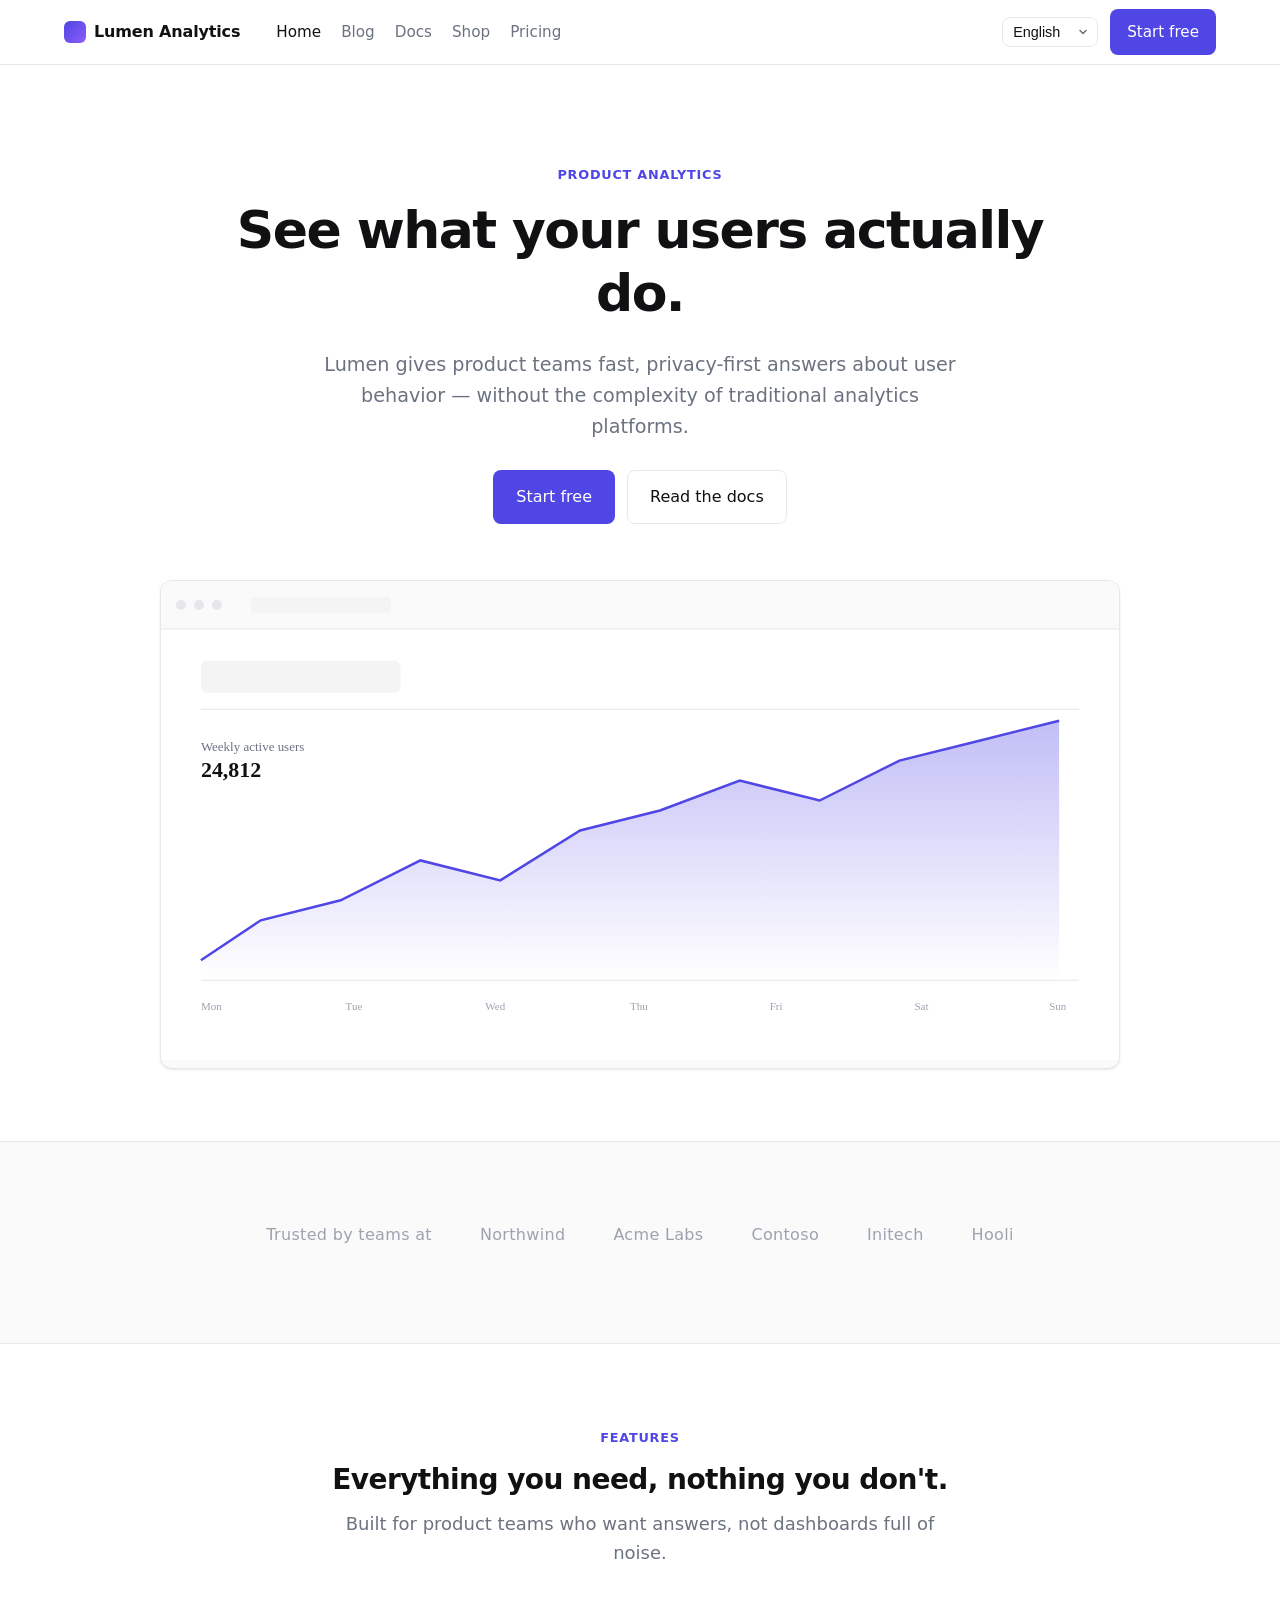
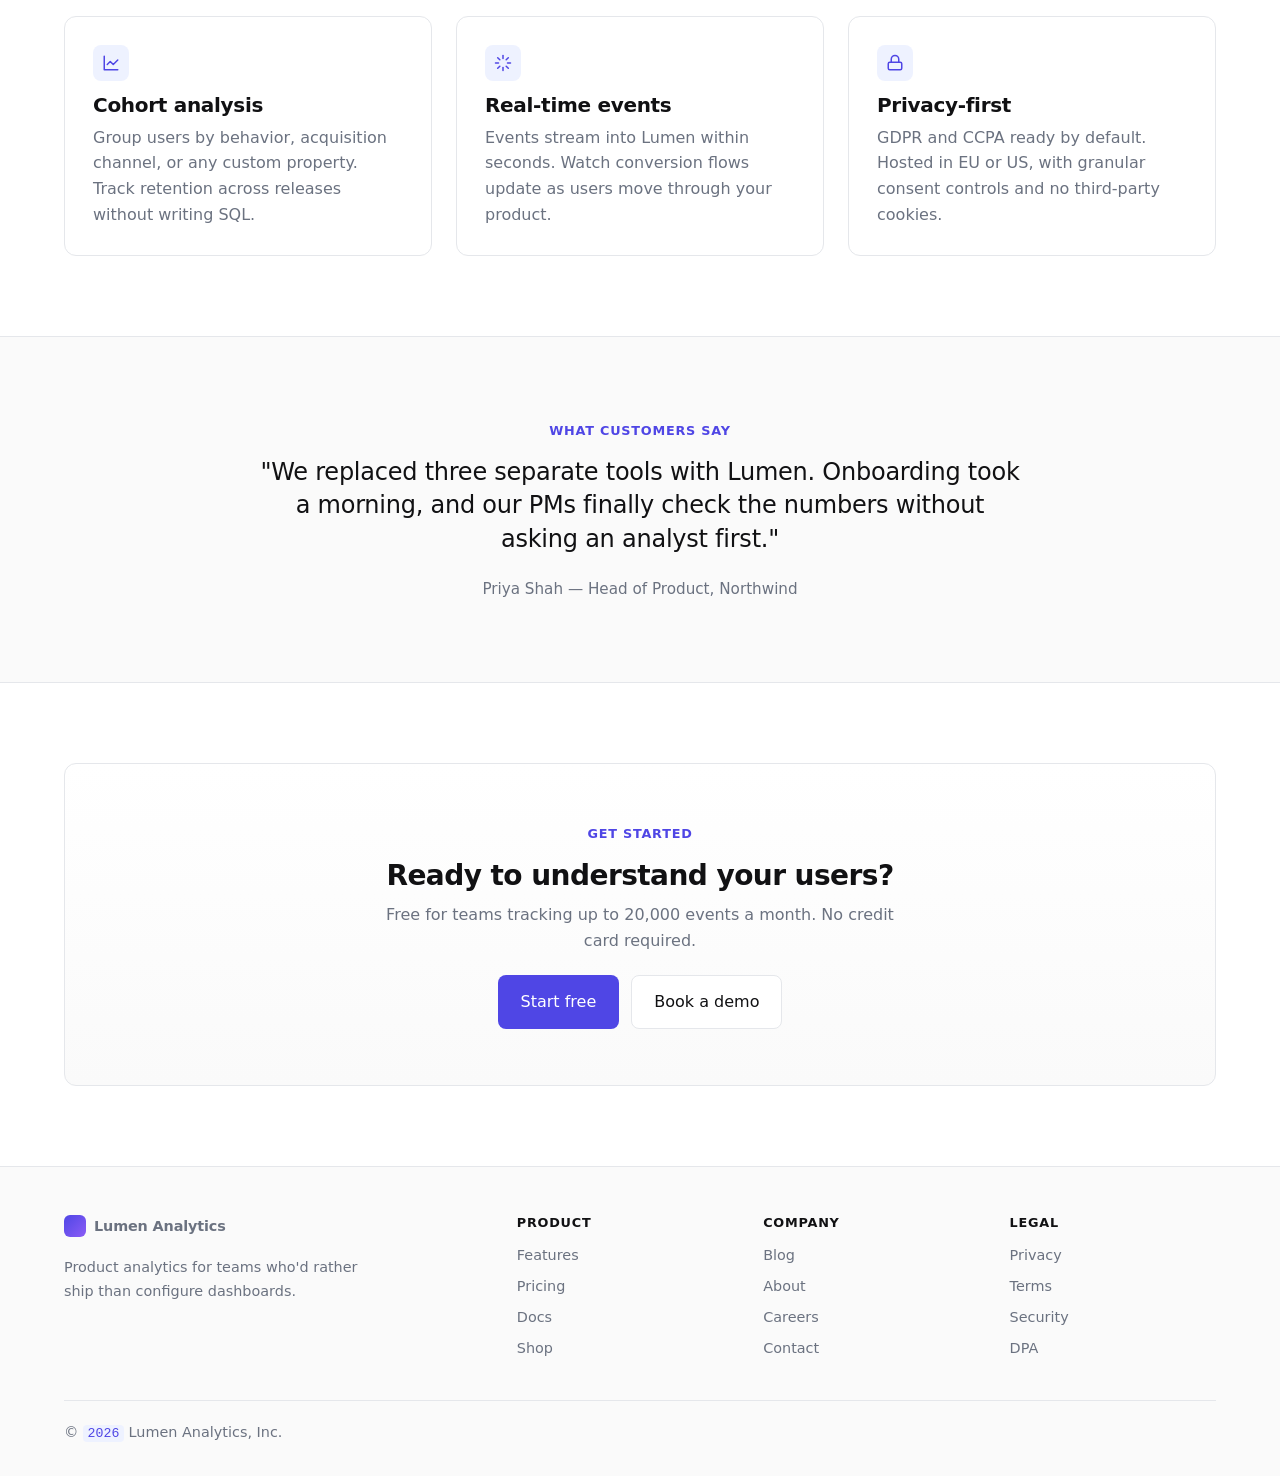
==== index.html @ fd23967f "feat: initialize project structure and integrate Transifex Live for localization" ====
<!DOCTYPE html>
<html lang="en">
<head>
  <meta charset="UTF-8">
  <meta name="viewport" content="width=device-width, initial-scale=1.0">
  <title>Lumen Analytics — Product analytics that makes sense</title>
  <meta name="description" content="Lumen Analytics helps product teams understand user behavior with privacy-first event tracking, cohort analysis, and real-time dashboards.">
  <link rel="preconnect" href="https://rsms.me/">
  <link rel="stylesheet" href="https://rsms.me/inter/inter.css">
  <link rel="stylesheet" href="assets/styles.css">

  <script type="text/javascript">
    window.liveSettings = {
      api_key: "YOUR_API_KEY_HERE",
      picker: "#tx-live-lang-picker",
      autocollect: true,
      dynamic: true,
      translate_urls: true
    };
  </script>
  <script type="text/javascript" src="//cdn.transifex.com/live.js"></script>
</head>
<body>
  <header class="nav">
    <div class="container nav-inner">
      <a href="index.html" class="brand"><span class="brand-mark notranslate" aria-hidden="true"></span><span class="notranslate">Lumen Analytics</span></a>
      <button class="nav-toggle" aria-label="Open menu" aria-expanded="false"><span></span></button>
      <nav class="nav-links">
        <a href="index.html" class="active">Home</a>
        <a href="blog/index.html">Blog</a>
        <a href="docs/index.html">Docs</a>
        <a href="shop/index.html">Shop</a>
        <a href="#pricing">Pricing</a>
      </nav>
      <span class="nav-spacer"></span>
      <div class="nav-right">
        <select id="tx-live-lang-picker" class="picker notranslate" aria-label="Language">
          <option value="en">English</option>
          <option value="es">Español</option>
          <option value="fr">Français</option>
          <option value="de">Deutsch</option>
          <option value="ja">日本語</option>
        </select>
        <a href="#" class="btn btn-primary">Start free</a>
      </div>
    </div>
  </header>

  <main>
    <section class="hero">
      <div class="container">
        <span class="eyebrow">Product analytics</span>
        <h1>See what your users actually do.</h1>
        <p class="lede">Lumen gives product teams fast, privacy-first answers about user behavior — without the complexity of traditional analytics platforms.</p>
        <div class="hero-cta">
          <a href="#" class="btn btn-primary btn-lg">Start free</a>
          <a href="docs/index.html" class="btn btn-ghost btn-lg">Read the docs</a>
        </div>

        <div class="hero-visual" tx-attrs="aria-label" aria-label="Lumen dashboard showing weekly active users, retention, and top events">
          <svg viewBox="0 0 960 480" xmlns="http://www.w3.org/2000/svg" role="img" aria-hidden="true">
            <defs>
              <linearGradient id="g1" x1="0" y1="0" x2="0" y2="1">
                <stop offset="0%" stop-color="#4F46E5" stop-opacity="0.35"/>
                <stop offset="100%" stop-color="#4F46E5" stop-opacity="0"/>
              </linearGradient>
            </defs>
            <rect x="0" y="0" width="960" height="480" fill="#ffffff"/>
            <rect x="0" y="0" width="960" height="48" fill="#fafafa"/>
            <line x1="0" y1="48" x2="960" y2="48" stroke="#e5e7eb"/>
            <circle cx="20" cy="24" r="5" fill="#e5e7eb"/>
            <circle cx="38" cy="24" r="5" fill="#e5e7eb"/>
            <circle cx="56" cy="24" r="5" fill="#e5e7eb"/>
            <rect x="90" y="16" width="140" height="16" rx="3" fill="#f4f4f5"/>
            <rect x="40" y="80" width="200" height="32" rx="6" fill="#f4f4f5"/>
            <rect x="40" y="128" width="880" height="1" fill="#e5e7eb"/>
            <text x="40" y="170" font-family="Inter" font-size="13" fill="#6b7280">Weekly active users</text>
            <text x="40" y="196" font-family="Inter" font-size="22" font-weight="600" fill="#111113">24,812</text>
            <path d="M40,380 L100,340 L180,320 L260,280 L340,300 L420,250 L500,230 L580,200 L660,220 L740,180 L820,160 L900,140" fill="none" stroke="#4F46E5" stroke-width="2.5"/>
            <path d="M40,380 L100,340 L180,320 L260,280 L340,300 L420,250 L500,230 L580,200 L660,220 L740,180 L820,160 L900,140 L900,400 L40,400 Z" fill="url(#g1)"/>
            <line x1="40" y1="400" x2="920" y2="400" stroke="#e5e7eb"/>
            <g font-family="Inter" font-size="11" fill="#9ca3af">
              <text x="40" y="430">Mon</text>
              <text x="185" y="430">Tue</text>
              <text x="325" y="430">Wed</text>
              <text x="470" y="430">Thu</text>
              <text x="610" y="430">Fri</text>
              <text x="755" y="430">Sat</text>
              <text x="890" y="430">Sun</text>
            </g>
          </svg>
        </div>
      </div>
    </section>

    <section class="section section-muted">
      <div class="container">
        <p class="logos" aria-label="Trusted by">
          <span>Trusted by teams at</span>
          <span class="notranslate">Northwind</span>
          <span class="notranslate">Acme Labs</span>
          <span class="notranslate">Contoso</span>
          <span class="notranslate">Initech</span>
          <span class="notranslate">Hooli</span>
        </p>
      </div>
    </section>

    <section class="section" id="features">
      <div class="container">
        <div style="text-align:center; margin-bottom: 48px;">
          <span class="eyebrow">Features</span>
          <h2>Everything you need, nothing you don't.</h2>
          <p class="lede" style="margin: 10px auto 0;">Built for product teams who want answers, not dashboards full of noise.</p>
        </div>
        <div class="grid grid-3">
          <div class="card">
            <div class="card-icon" aria-hidden="true">
              <svg width="18" height="18" viewBox="0 0 24 24" fill="none" stroke="currentColor" stroke-width="2" stroke-linecap="round" stroke-linejoin="round"><path d="M3 3v18h18"/><path d="M7 14l4-4 4 4 6-6"/></svg>
            </div>
            <h3>Cohort analysis</h3>
            <p>Group users by behavior, acquisition channel, or any custom property. Track retention across releases without writing SQL.</p>
          </div>
          <div class="card">
            <div class="card-icon" aria-hidden="true">
              <svg width="18" height="18" viewBox="0 0 24 24" fill="none" stroke="currentColor" stroke-width="2" stroke-linecap="round" stroke-linejoin="round"><path d="M12 2v4"/><path d="M12 18v4"/><path d="M4.93 4.93l2.83 2.83"/><path d="M16.24 16.24l2.83 2.83"/><path d="M2 12h4"/><path d="M18 12h4"/><path d="M4.93 19.07l2.83-2.83"/><path d="M16.24 7.76l2.83-2.83"/></svg>
            </div>
            <h3>Real-time events</h3>
            <p>Events stream into Lumen within seconds. Watch conversion flows update as users move through your product.</p>
          </div>
          <div class="card">
            <div class="card-icon" aria-hidden="true">
              <svg width="18" height="18" viewBox="0 0 24 24" fill="none" stroke="currentColor" stroke-width="2" stroke-linecap="round" stroke-linejoin="round"><rect x="3" y="11" width="18" height="10" rx="2"/><path d="M7 11V7a5 5 0 0110 0v4"/></svg>
            </div>
            <h3>Privacy-first</h3>
            <p>GDPR and CCPA ready by default. Hosted in EU or US, with granular consent controls and no third-party cookies.</p>
          </div>
        </div>
      </div>
    </section>

    <section class="section section-muted">
      <div class="container">
        <div class="testimonial">
          <span class="eyebrow">What customers say</span>
          <blockquote>"We replaced three separate tools with Lumen. Onboarding took a morning, and our PMs finally check the numbers without asking an analyst first."</blockquote>
          <cite><span class="notranslate">Priya Shah</span> — Head of Product, <span class="notranslate">Northwind</span></cite>
        </div>
      </div>
    </section>

    <section class="section" tx-tags="marketing">
      <div class="container">
        <div class="cta-banner">
          <span class="eyebrow">Get started</span>
          <h2>Ready to understand your users?</h2>
          <p>Free for teams tracking up to 20,000 events a month. No credit card required.</p>
          <div class="hero-cta">
            <a href="#" class="btn btn-primary btn-lg">Start free</a>
            <a href="#" class="btn btn-ghost btn-lg">Book a demo</a>
          </div>
        </div>
      </div>
    </section>
  </main>

  <footer class="footer">
    <div class="container">
      <div class="footer-grid">
        <div>
          <a href="index.html" class="brand"><span class="brand-mark notranslate" aria-hidden="true"></span><span class="notranslate">Lumen Analytics</span></a>
          <p style="margin-top: 12px; max-width: 320px;">Product analytics for teams who'd rather ship than configure dashboards.</p>
        </div>
        <div>
          <h4>Product</h4>
          <ul>
            <li><a href="#features">Features</a></li>
            <li><a href="#pricing">Pricing</a></li>
            <li><a href="docs/index.html">Docs</a></li>
            <li><a href="shop/index.html">Shop</a></li>
          </ul>
        </div>
        <div>
          <h4>Company</h4>
          <ul>
            <li><a href="blog/index.html">Blog</a></li>
            <li><a href="#">About</a></li>
            <li><a href="#">Careers</a></li>
            <li><a href="#">Contact</a></li>
          </ul>
        </div>
        <div>
          <h4>Legal</h4>
          <ul>
            <li><a href="#">Privacy</a></li>
            <li><a href="#">Terms</a></li>
            <li><a href="#">Security</a></li>
            <li><a href="#">DPA</a></li>
          </ul>
        </div>
      </div>
      <div class="footer-bottom">
        <span>&copy; <var>2026</var> <span class="notranslate">Lumen Analytics, Inc.</span></span>
      </div>
    </div>
  </footer>

  <div id="tx-badge" class="tx-badge notranslate" role="status" aria-live="polite"></div>
  <script src="assets/main.js"></script>
</body>
</html>
---- assets/styles.css ----
:root {
  --bg: #ffffff;
  --surface: #fafafa;
  --surface-2: #f4f4f5;
  --border: #e5e7eb;
  --border-strong: #d1d5db;
  --text: #111113;
  --text-muted: #6b7280;
  --text-subtle: #9ca3af;
  --accent: #4F46E5;
  --accent-hover: #4338CA;
  --accent-soft: #eef2ff;
  --success: #10b981;
  --radius: 8px;
  --radius-lg: 12px;
  --max: 1200px;
  --prose: 720px;
  --shadow-sm: 0 1px 2px rgba(17,17,19,0.04);
  --shadow: 0 1px 3px rgba(17,17,19,0.06), 0 1px 2px rgba(17,17,19,0.04);
}

* { box-sizing: border-box; }

html { scroll-behavior: smooth; }

body {
  margin: 0;
  font-family: "Inter", system-ui, -apple-system, "Segoe UI", Roboto, sans-serif;
  font-size: 16px;
  line-height: 1.6;
  color: var(--text);
  background: var(--bg);
  -webkit-font-smoothing: antialiased;
  text-rendering: optimizeLegibility;
}

a {
  color: var(--accent);
  text-decoration: none;
}
a:hover { color: var(--accent-hover); text-decoration: underline; }

h1, h2, h3, h4 {
  margin: 0 0 0.5em;
  color: var(--text);
  line-height: 1.2;
  letter-spacing: -0.015em;
  font-weight: 600;
}
h1 { font-size: 2.5rem; letter-spacing: -0.03em; }
h2 { font-size: 1.75rem; letter-spacing: -0.02em; }
h3 { font-size: 1.25rem; }
h4 { font-size: 1rem; }
p { margin: 0 0 1em; }

img { max-width: 100%; display: block; }

code, pre, var {
  font-family: ui-monospace, "SF Mono", "Cascadia Mono", "Menlo", Consolas, monospace;
  font-size: 0.92em;
  font-style: normal;
}
code {
  background: var(--surface-2);
  border: 1px solid var(--border);
  border-radius: 4px;
  padding: 0.08em 0.4em;
}
pre {
  background: #0f1115;
  color: #e6e8eb;
  border-radius: var(--radius);
  padding: 1rem 1.125rem;
  overflow-x: auto;
  line-height: 1.55;
  margin: 1.25rem 0;
}
pre code {
  background: transparent;
  border: 0;
  padding: 0;
  color: inherit;
  font-size: 0.9em;
}
var {
  background: var(--accent-soft);
  color: var(--accent);
  border-radius: 4px;
  padding: 0.08em 0.35em;
}

/* ---------- Layout ---------- */
.container {
  max-width: var(--max);
  margin: 0 auto;
  padding: 0 24px;
}

.prose {
  max-width: var(--prose);
  margin: 0 auto;
}
.prose h2 { margin-top: 2.25rem; }
.prose h3 { margin-top: 1.75rem; }
.prose ul, .prose ol { padding-left: 1.25rem; }
.prose li { margin-bottom: 0.35rem; }
.prose blockquote {
  margin: 1.5rem 0;
  padding: 0.25rem 1rem;
  border-left: 3px solid var(--accent);
  color: var(--text-muted);
  font-style: italic;
}

/* ---------- Nav ---------- */
.nav {
  position: sticky;
  top: 0;
  z-index: 50;
  background: rgba(255,255,255,0.85);
  backdrop-filter: saturate(180%) blur(8px);
  border-bottom: 1px solid var(--border);
}
.nav-inner {
  display: flex;
  align-items: center;
  gap: 24px;
  height: 64px;
}
.brand {
  display: inline-flex;
  align-items: center;
  gap: 8px;
  font-weight: 600;
  letter-spacing: -0.01em;
  color: var(--text);
}
.brand:hover { text-decoration: none; }
.brand-mark {
  width: 22px;
  height: 22px;
  border-radius: 6px;
  background: linear-gradient(135deg, var(--accent), #8b5cf6);
  display: inline-block;
}
.nav-links {
  display: flex;
  gap: 20px;
  margin-left: 12px;
}
.nav-links a {
  color: var(--text-muted);
  font-size: 0.95rem;
}
.nav-links a:hover,
.nav-links a.active {
  color: var(--text);
  text-decoration: none;
}
.nav-spacer { flex: 1; }
.nav-right { display: flex; align-items: center; gap: 12px; }

.picker {
  appearance: none;
  -webkit-appearance: none;
  background: var(--bg);
  border: 1px solid var(--border);
  border-radius: var(--radius);
  padding: 6px 28px 6px 10px;
  font-size: 0.9rem;
  color: var(--text);
  cursor: pointer;
  background-image: url("data:image/svg+xml;utf8,<svg xmlns='http://www.w3.org/2000/svg' width='12' height='12' viewBox='0 0 12 12'><path fill='none' stroke='%236b7280' stroke-width='1.5' stroke-linecap='round' stroke-linejoin='round' d='M3 4.5 6 7.5 9 4.5'/></svg>");
  background-repeat: no-repeat;
  background-position: right 8px center;
}
.picker:hover { border-color: var(--border-strong); }
.picker:focus-visible { outline: 2px solid var(--accent); outline-offset: 2px; }

.nav-toggle {
  display: none;
  appearance: none;
  background: transparent;
  border: 1px solid var(--border);
  border-radius: var(--radius);
  width: 36px;
  height: 36px;
  cursor: pointer;
  padding: 0;
  align-items: center;
  justify-content: center;
}
.nav-toggle span,
.nav-toggle span::before,
.nav-toggle span::after {
  content: "";
  display: block;
  width: 16px;
  height: 1.5px;
  background: var(--text);
  position: relative;
}
.nav-toggle span::before { position: absolute; top: -5px; }
.nav-toggle span::after  { position: absolute; top:  5px; }

/* ---------- Buttons ---------- */
.btn {
  display: inline-flex;
  align-items: center;
  justify-content: center;
  gap: 8px;
  padding: 10px 16px;
  border-radius: var(--radius);
  font-size: 0.95rem;
  font-weight: 500;
  border: 1px solid transparent;
  cursor: pointer;
  transition: background 120ms ease, border-color 120ms ease, color 120ms ease;
  white-space: nowrap;
}
.btn-primary {
  background: var(--accent);
  color: #fff;
}
.btn-primary:hover { background: var(--accent-hover); color: #fff; text-decoration: none; }
.btn-ghost {
  background: var(--bg);
  color: var(--text);
  border-color: var(--border);
}
.btn-ghost:hover { border-color: var(--border-strong); color: var(--text); text-decoration: none; }

.btn-lg { padding: 13px 22px; font-size: 1rem; }

/* ---------- Sections ---------- */
.section { padding: 80px 0; }
.section-tight { padding: 48px 0; }
.section-muted { background: var(--surface); border-top: 1px solid var(--border); border-bottom: 1px solid var(--border); }

.eyebrow {
  display: inline-block;
  font-size: 0.8rem;
  font-weight: 600;
  letter-spacing: 0.06em;
  text-transform: uppercase;
  color: var(--accent);
  margin-bottom: 14px;
}

.lede {
  font-size: 1.125rem;
  color: var(--text-muted);
  max-width: 640px;
}

/* ---------- Hero ---------- */
.hero {
  padding: 96px 0 72px;
  text-align: center;
}
.hero h1 {
  font-size: 3.25rem;
  max-width: 880px;
  margin-left: auto;
  margin-right: auto;
}
.hero .lede {
  margin: 0 auto 28px;
  font-size: 1.2rem;
}
.hero-cta { display: inline-flex; gap: 12px; flex-wrap: wrap; justify-content: center; }
.hero-visual {
  margin: 56px auto 0;
  max-width: 960px;
  border: 1px solid var(--border);
  border-radius: var(--radius-lg);
  background: var(--surface);
  overflow: hidden;
  box-shadow: var(--shadow);
}

/* ---------- Logo strip ---------- */
.logos {
  display: flex;
  flex-wrap: wrap;
  gap: 48px;
  justify-content: center;
  align-items: center;
  color: var(--text-subtle);
  font-weight: 500;
  letter-spacing: 0.02em;
}
.logos span { font-size: 1rem; }

/* ---------- Feature grid ---------- */
.grid {
  display: grid;
  gap: 24px;
}
.grid-3 { grid-template-columns: repeat(3, 1fr); }
.grid-2 { grid-template-columns: repeat(2, 1fr); }

.card {
  background: var(--bg);
  border: 1px solid var(--border);
  border-radius: var(--radius-lg);
  padding: 28px;
  transition: border-color 120ms ease, transform 120ms ease;
}
.card:hover { border-color: var(--border-strong); }
.card h3 { margin-top: 12px; margin-bottom: 8px; }
.card p { color: var(--text-muted); margin: 0; }
.card-icon {
  width: 36px;
  height: 36px;
  border-radius: 8px;
  background: var(--accent-soft);
  color: var(--accent);
  display: inline-flex;
  align-items: center;
  justify-content: center;
}

/* ---------- Testimonial ---------- */
.testimonial {
  max-width: 760px;
  margin: 0 auto;
  text-align: center;
}
.testimonial blockquote {
  font-size: 1.5rem;
  font-weight: 500;
  line-height: 1.4;
  letter-spacing: -0.01em;
  color: var(--text);
  border: 0;
  margin: 0 0 20px;
  padding: 0;
  font-style: normal;
}
.testimonial cite {
  font-style: normal;
  color: var(--text-muted);
  font-size: 0.95rem;
}

/* ---------- CTA banner ---------- */
.cta-banner {
  border: 1px solid var(--border);
  border-radius: var(--radius-lg);
  padding: 56px 40px;
  text-align: center;
  background: linear-gradient(180deg, #ffffff 0%, var(--surface) 100%);
}
.cta-banner h2 { margin-bottom: 10px; }
.cta-banner p { color: var(--text-muted); max-width: 520px; margin: 0 auto 22px; }

/* ---------- Footer ---------- */
.footer {
  border-top: 1px solid var(--border);
  padding: 48px 0 32px;
  background: var(--surface);
  color: var(--text-muted);
  font-size: 0.9rem;
}
.footer-grid {
  display: grid;
  grid-template-columns: 2fr 1fr 1fr 1fr;
  gap: 40px;
  margin-bottom: 32px;
}
.footer h4 {
  font-size: 0.8rem;
  text-transform: uppercase;
  letter-spacing: 0.06em;
  color: var(--text);
  margin-bottom: 14px;
}
.footer ul { list-style: none; padding: 0; margin: 0; }
.footer li { margin-bottom: 8px; }
.footer a { color: var(--text-muted); }
.footer a:hover { color: var(--text); text-decoration: none; }
.footer-bottom {
  border-top: 1px solid var(--border);
  padding-top: 20px;
  display: flex;
  justify-content: space-between;
  align-items: center;
  flex-wrap: wrap;
  gap: 12px;
}

/* ---------- Blog ---------- */
.blog-hero { padding: 72px 0 32px; }
.blog-hero h1 { max-width: 720px; }
.blog-hero .lede { max-width: 640px; }

.article-grid { display: grid; grid-template-columns: repeat(3, 1fr); gap: 28px; }

.article-card {
  border: 1px solid var(--border);
  border-radius: var(--radius-lg);
  overflow: hidden;
  background: var(--bg);
  display: flex;
  flex-direction: column;
  transition: border-color 120ms ease, transform 120ms ease;
}
.article-card:hover { border-color: var(--border-strong); transform: translateY(-2px); }
.article-card .thumb {
  aspect-ratio: 16 / 9;
  background: var(--surface-2);
  border-bottom: 1px solid var(--border);
}
.article-card .body { padding: 22px; }
.article-card .tag {
  font-size: 0.75rem;
  text-transform: uppercase;
  letter-spacing: 0.06em;
  color: var(--accent);
  font-weight: 600;
  margin-bottom: 10px;
}
.article-card h3 { font-size: 1.15rem; margin: 0 0 8px; line-height: 1.35; }
.article-card h3 a { color: var(--text); }
.article-card h3 a:hover { color: var(--accent); text-decoration: none; }
.article-card .excerpt { color: var(--text-muted); font-size: 0.95rem; margin-bottom: 14px; }
.article-card .meta {
  font-size: 0.85rem;
  color: var(--text-subtle);
  display: flex;
  gap: 8px;
  align-items: center;
}
.article-card .meta .sep { color: var(--text-subtle); }

.article {
  padding: 64px 0 96px;
}
.article header { margin-bottom: 32px; text-align: center; }
.article header .tag {
  font-size: 0.75rem;
  text-transform: uppercase;
  letter-spacing: 0.06em;
  color: var(--accent);
  font-weight: 600;
}
.article header h1 { margin: 14px 0 12px; font-size: 2.5rem; }
.article header .meta {
  color: var(--text-muted);
  font-size: 0.95rem;
  display: inline-flex;
  gap: 8px;
  align-items: center;
}
.article-body p { font-size: 1.05rem; color: #222; }

/* ---------- Docs ---------- */
.docs-layout {
  display: grid;
  grid-template-columns: 240px 1fr;
  gap: 64px;
  padding: 48px 0 96px;
  align-items: start;
}
.docs-nav {
  position: sticky;
  top: 88px;
  font-size: 0.92rem;
}
.docs-nav h4 {
  font-size: 0.78rem;
  text-transform: uppercase;
  letter-spacing: 0.06em;
  color: var(--text-subtle);
  margin: 18px 0 8px;
}
.docs-nav ul { list-style: none; padding: 0; margin: 0 0 14px; }
.docs-nav li { margin: 0; }
.docs-nav a {
  display: block;
  padding: 5px 10px;
  margin-left: -10px;
  border-radius: 6px;
  color: var(--text-muted);
}
.docs-nav a:hover { background: var(--surface-2); color: var(--text); text-decoration: none; }
.docs-nav a.active { color: var(--accent); background: var(--accent-soft); }

.docs-body h2 { margin-top: 2.5rem; padding-top: 0.5rem; }
.docs-body h2:first-child { margin-top: 0; }

.kv {
  width: 100%;
  border-collapse: collapse;
  margin: 16px 0 24px;
  font-size: 0.95rem;
}
.kv th, .kv td {
  border-bottom: 1px solid var(--border);
  padding: 10px 12px;
  text-align: left;
  vertical-align: top;
}
.kv th {
  color: var(--text-muted);
  font-weight: 500;
  background: var(--surface);
}

.callout {
  border: 1px solid var(--border);
  border-left: 3px solid var(--accent);
  border-radius: var(--radius);
  background: var(--surface);
  padding: 16px 18px;
  margin: 20px 0;
}
.callout strong { color: var(--text); }

.split {
  display: grid;
  grid-template-columns: 1fr 1fr;
  gap: 16px;
  margin: 20px 0;
}
.split .label {
  font-size: 0.78rem;
  text-transform: uppercase;
  letter-spacing: 0.06em;
  color: var(--text-subtle);
  margin-bottom: 6px;
}

/* ---------- Shop ---------- */
.shop-hero { padding: 56px 0 24px; text-align: center; }
.shop-hero h1 { font-size: 2.25rem; }
.shop-hero .lede { margin: 0 auto; }

.product-grid {
  display: grid;
  grid-template-columns: repeat(3, 1fr);
  gap: 24px;
  padding-bottom: 96px;
}
.product {
  display: flex;
  flex-direction: column;
  background: var(--bg);
  border: 1px solid var(--border);
  border-radius: var(--radius-lg);
  overflow: hidden;
  transition: border-color 120ms ease, transform 120ms ease;
}
.product:hover { border-color: var(--border-strong); transform: translateY(-2px); }
.product a { color: inherit; }
.product a:hover { text-decoration: none; }
.product .thumb {
  aspect-ratio: 1 / 1;
  background: var(--surface-2);
  display: flex;
  align-items: center;
  justify-content: center;
  border-bottom: 1px solid var(--border);
}
.product .body { padding: 18px 20px 22px; }
.product h3 { font-size: 1rem; margin: 0 0 4px; }
.product .desc { color: var(--text-muted); font-size: 0.9rem; margin-bottom: 12px; min-height: 2.8em; }
.product .row { display: flex; justify-content: space-between; align-items: center; }
.product .price { font-weight: 600; color: var(--text); }
.product .sku { color: var(--text-subtle); font-size: 0.8rem; }

.product-detail {
  display: grid;
  grid-template-columns: 1fr 1fr;
  gap: 64px;
  padding: 48px 0 96px;
  align-items: start;
}
.product-detail .gallery {
  aspect-ratio: 1 / 1;
  background: var(--surface);
  border: 1px solid var(--border);
  border-radius: var(--radius-lg);
  display: flex;
  align-items: center;
  justify-content: center;
  overflow: hidden;
}
.product-detail .info h1 { font-size: 2rem; margin-bottom: 8px; }
.product-detail .info .price {
  font-size: 1.4rem;
  font-weight: 600;
  margin: 8px 0 20px;
}
.product-detail .info p { color: var(--text-muted); }
.product-detail .options { margin: 20px 0; }
.product-detail .options label {
  display: block;
  font-size: 0.85rem;
  color: var(--text-muted);
  margin-bottom: 6px;
}
.product-detail .options .choices { display: flex; gap: 8px; flex-wrap: wrap; }
.chip {
  border: 1px solid var(--border);
  padding: 8px 14px;
  border-radius: 20px;
  font-size: 0.9rem;
  cursor: pointer;
  background: var(--bg);
}
.chip:hover { border-color: var(--border-strong); }
.chip.selected { border-color: var(--accent); background: var(--accent-soft); color: var(--accent); }

/* ---------- Translated badge (demo) ---------- */
.tx-badge {
  position: fixed;
  bottom: 20px;
  right: 20px;
  background: var(--text);
  color: #fff;
  padding: 10px 14px;
  border-radius: 999px;
  font-size: 0.85rem;
  box-shadow: var(--shadow);
  opacity: 0;
  transform: translateY(8px);
  transition: opacity 200ms ease, transform 200ms ease;
  pointer-events: none;
  z-index: 100;
}
.tx-badge.show { opacity: 1; transform: translateY(0); }
.tx-badge::before {
  content: "";
  display: inline-block;
  width: 6px;
  height: 6px;
  border-radius: 50%;
  background: var(--success);
  margin-right: 8px;
  vertical-align: middle;
}

/* ---------- Responsive ---------- */
@media (max-width: 900px) {
  .footer-grid { grid-template-columns: 1fr 1fr; }
  .product-detail { grid-template-columns: 1fr; gap: 32px; }
  .docs-layout { grid-template-columns: 1fr; gap: 24px; }
  .docs-nav { position: static; }
}

@media (max-width: 768px) {
  h1 { font-size: 2rem; }
  .hero { padding: 64px 0 48px; }
  .hero h1 { font-size: 2.25rem; }
  .section { padding: 56px 0; }
  .grid-3, .grid-2, .article-grid, .product-grid { grid-template-columns: 1fr; }
  .split { grid-template-columns: 1fr; }
  .cta-banner { padding: 40px 24px; }
  .nav-links { display: none; }
  .nav-links.open {
    display: flex;
    position: absolute;
    top: 64px;
    left: 0;
    right: 0;
    flex-direction: column;
    background: var(--bg);
    padding: 12px 24px 20px;
    margin: 0;
    border-bottom: 1px solid var(--border);
    gap: 4px;
  }
  .nav-links.open a { padding: 10px 0; }
  .nav-toggle { display: inline-flex; }
  .nav-right .btn { display: none; }
  .brand { font-size: 0.95rem; }
  .footer-grid { grid-template-columns: 1fr 1fr; gap: 28px; }
  .article header h1 { font-size: 1.85rem; }
}

@media (max-width: 480px) {
  .footer-grid { grid-template-columns: 1fr; }
  .logos { gap: 28px; }
}
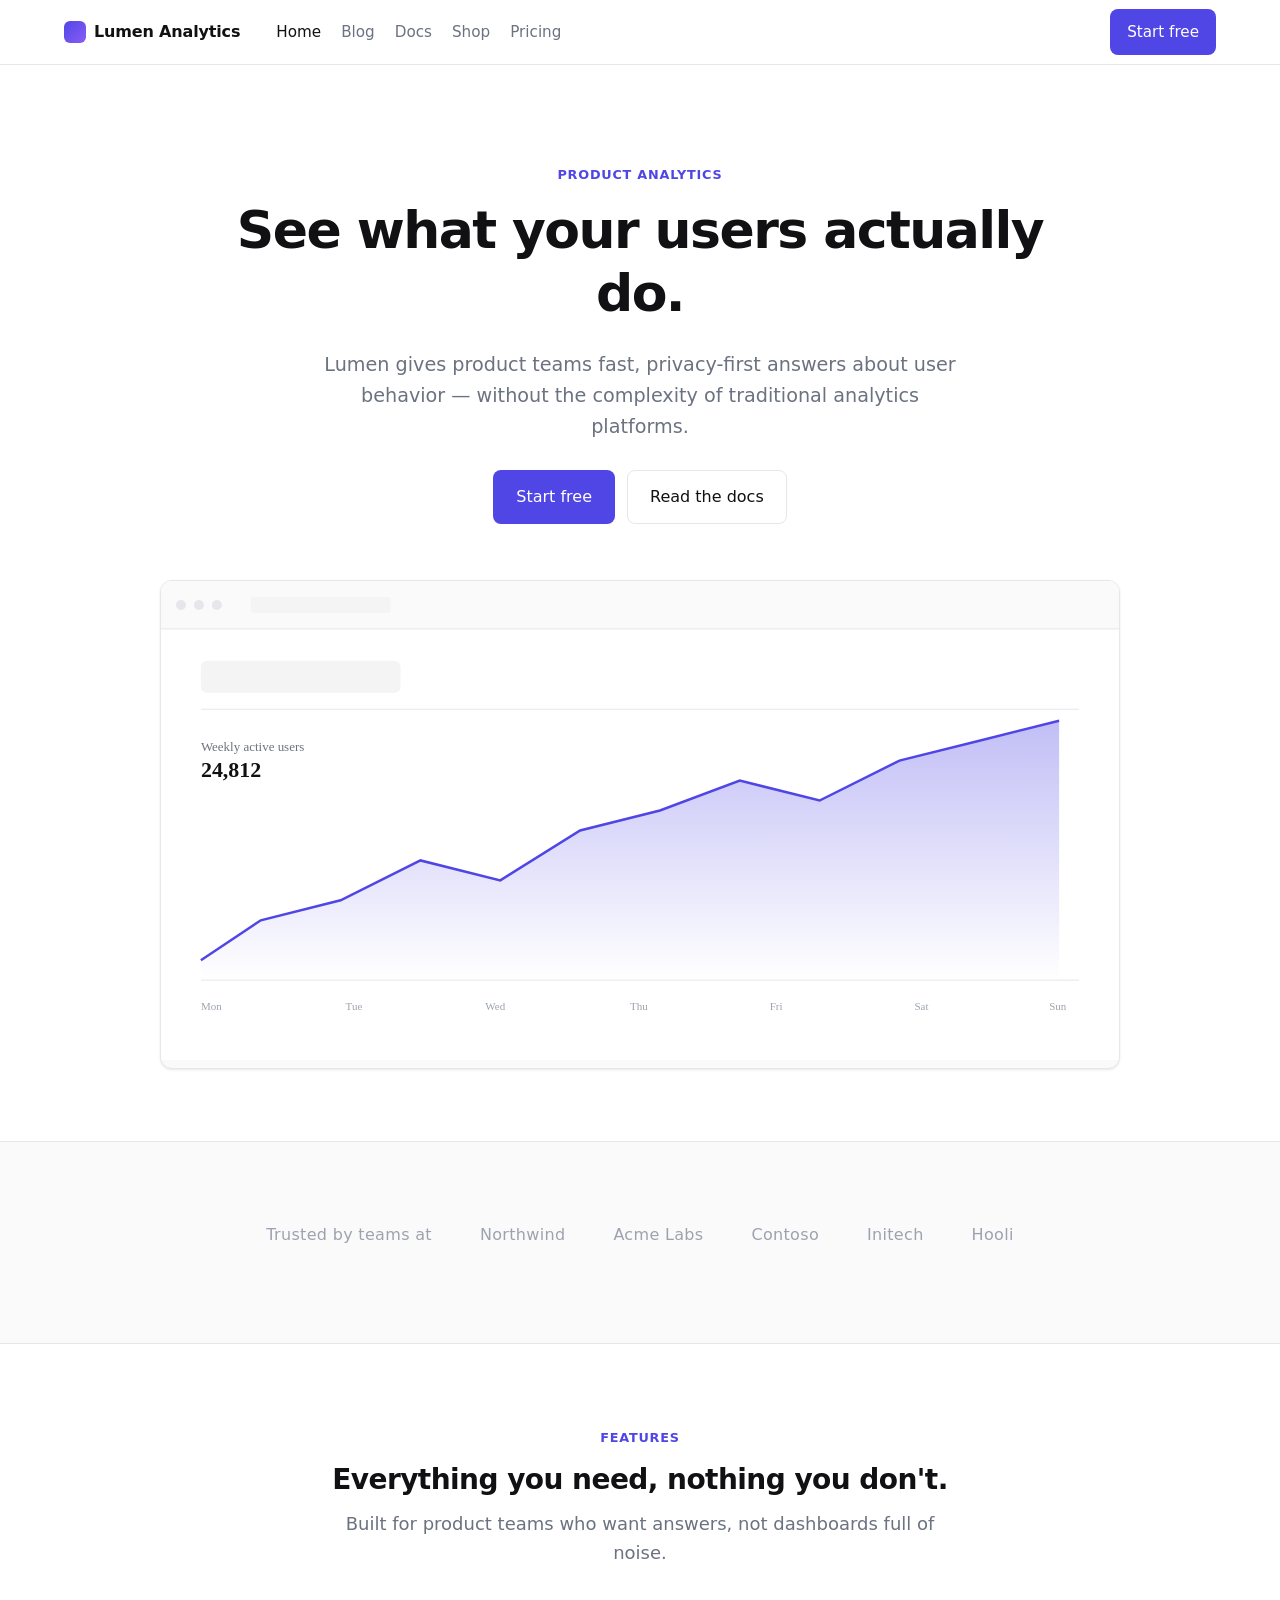
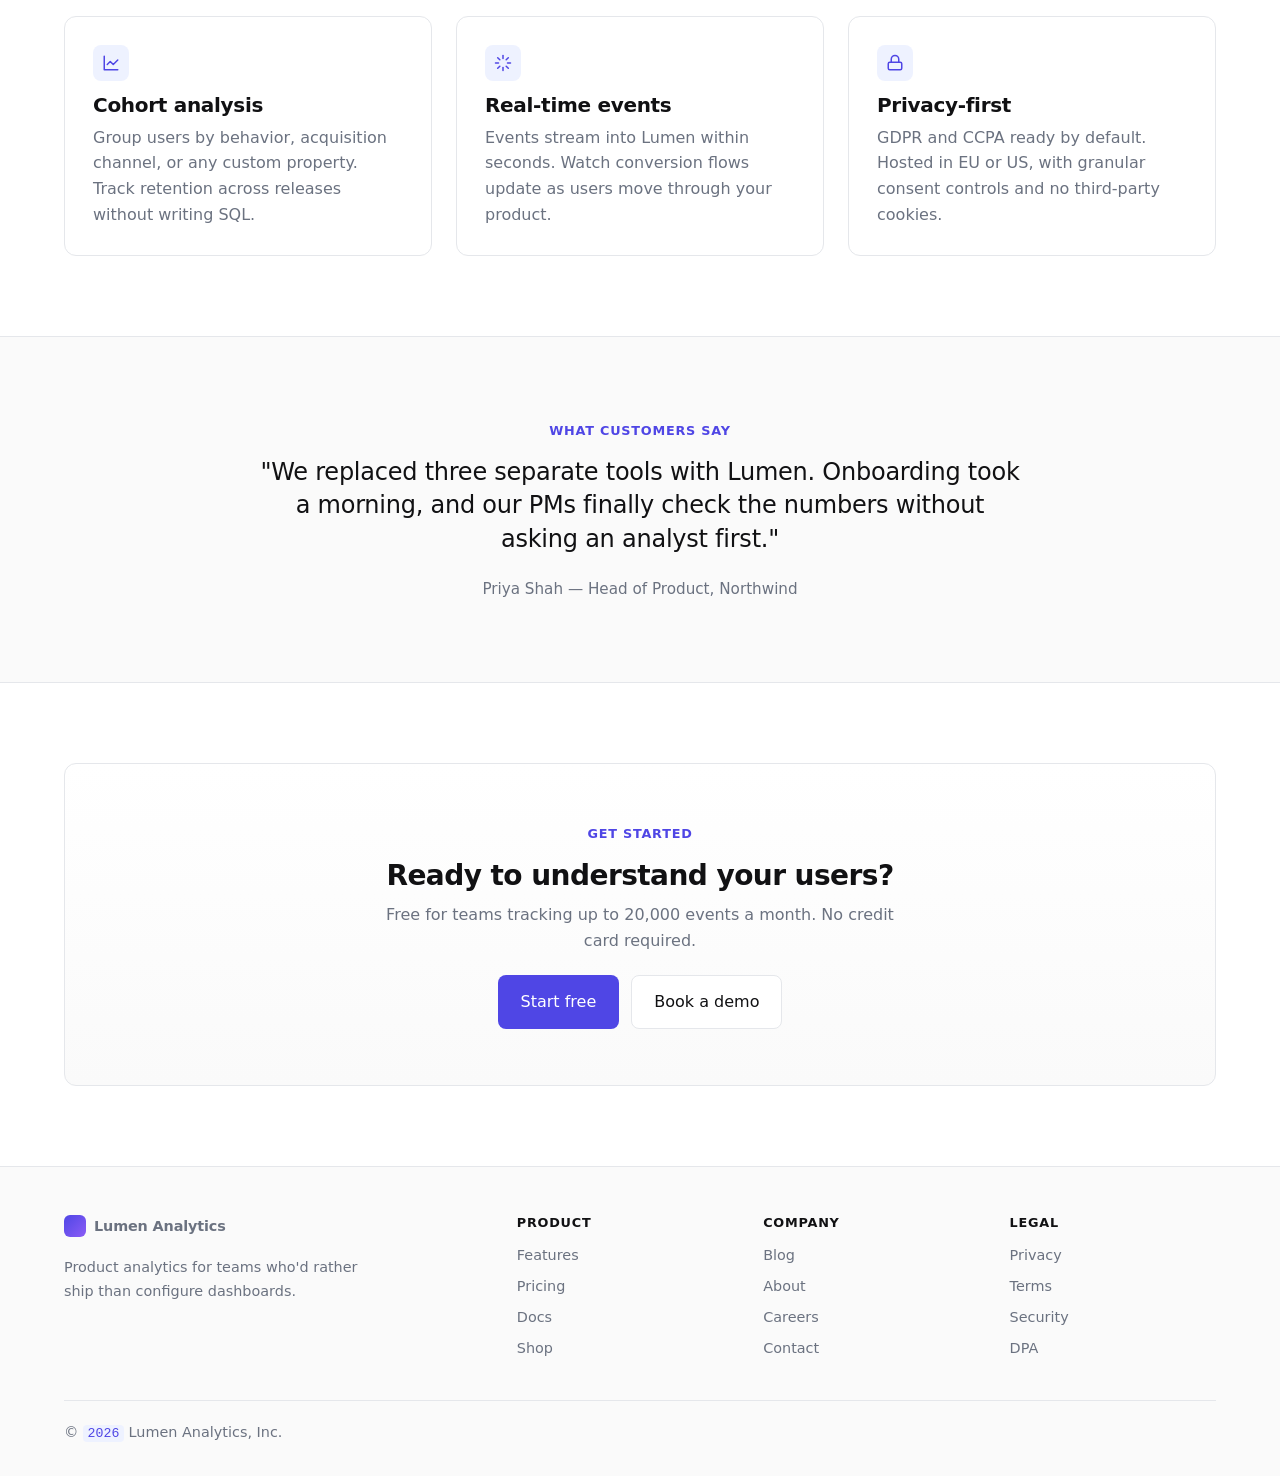
==== commit 26e49b98: "lang picker update" ====
--- a/index.html
+++ b/index.html
@@ -9,15 +9,7 @@
   <link rel="stylesheet" href="https://rsms.me/inter/inter.css">
   <link rel="stylesheet" href="assets/styles.css">
 
-  <script type="text/javascript">
-    window.liveSettings = {
-      api_key: "YOUR_API_KEY_HERE",
-      picker: "#tx-live-lang-picker",
-      autocollect: true,
-      dynamic: true,
-      translate_urls: true
-    };
-  </script>
+  <script type="text/javascript">window.liveSettings={api_key:"0633a4cfc9114a0a9cb51a2db0a7450d"};</script>
   <script type="text/javascript" src="//cdn.transifex.com/live.js"></script>
 </head>
 <body>
@@ -34,13 +26,7 @@
       </nav>
       <span class="nav-spacer"></span>
       <div class="nav-right">
-        <select id="tx-live-lang-picker" class="picker notranslate" aria-label="Language">
-          <option value="en">English</option>
-          <option value="es">Español</option>
-          <option value="fr">Français</option>
-          <option value="de">Deutsch</option>
-          <option value="ja">日本語</option>
-        </select>
+        <div class="txlive-lang-picker"></div>
         <a href="#" class="btn btn-primary">Start free</a>
       </div>
     </div>
